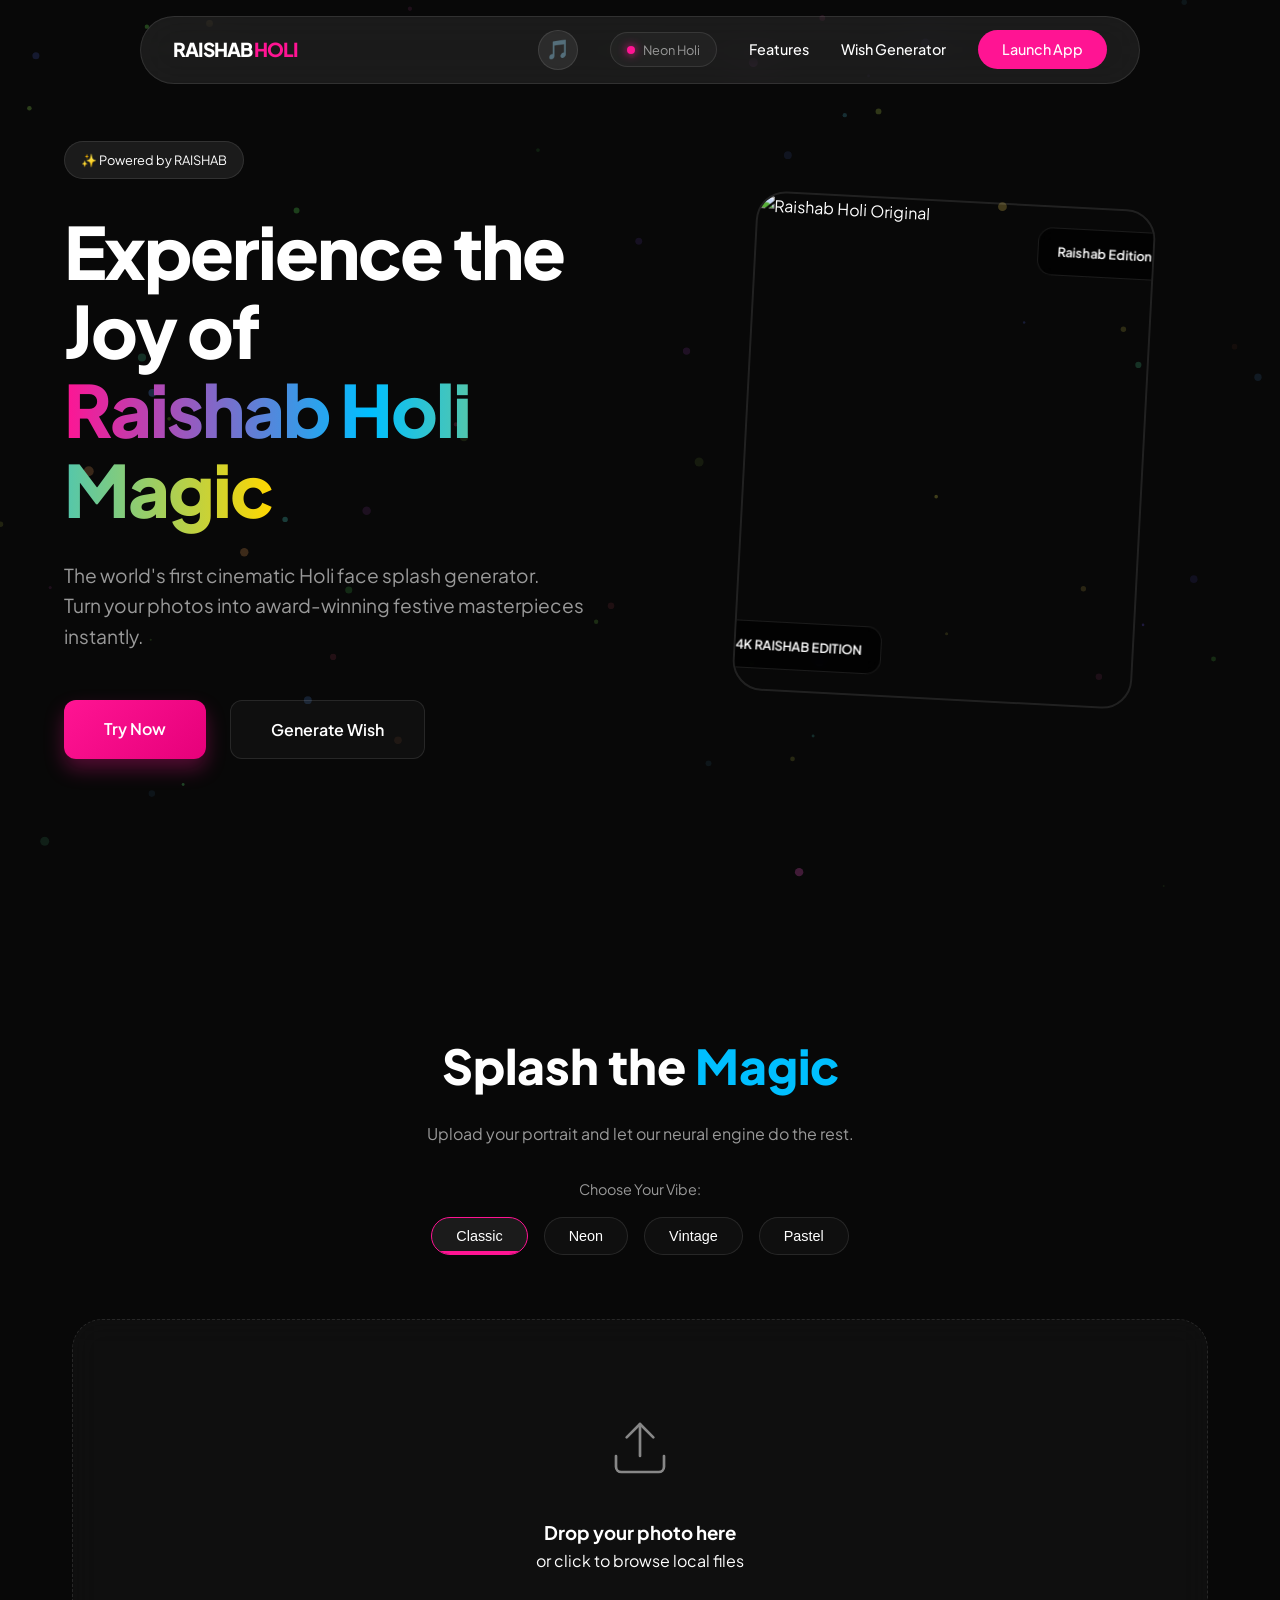
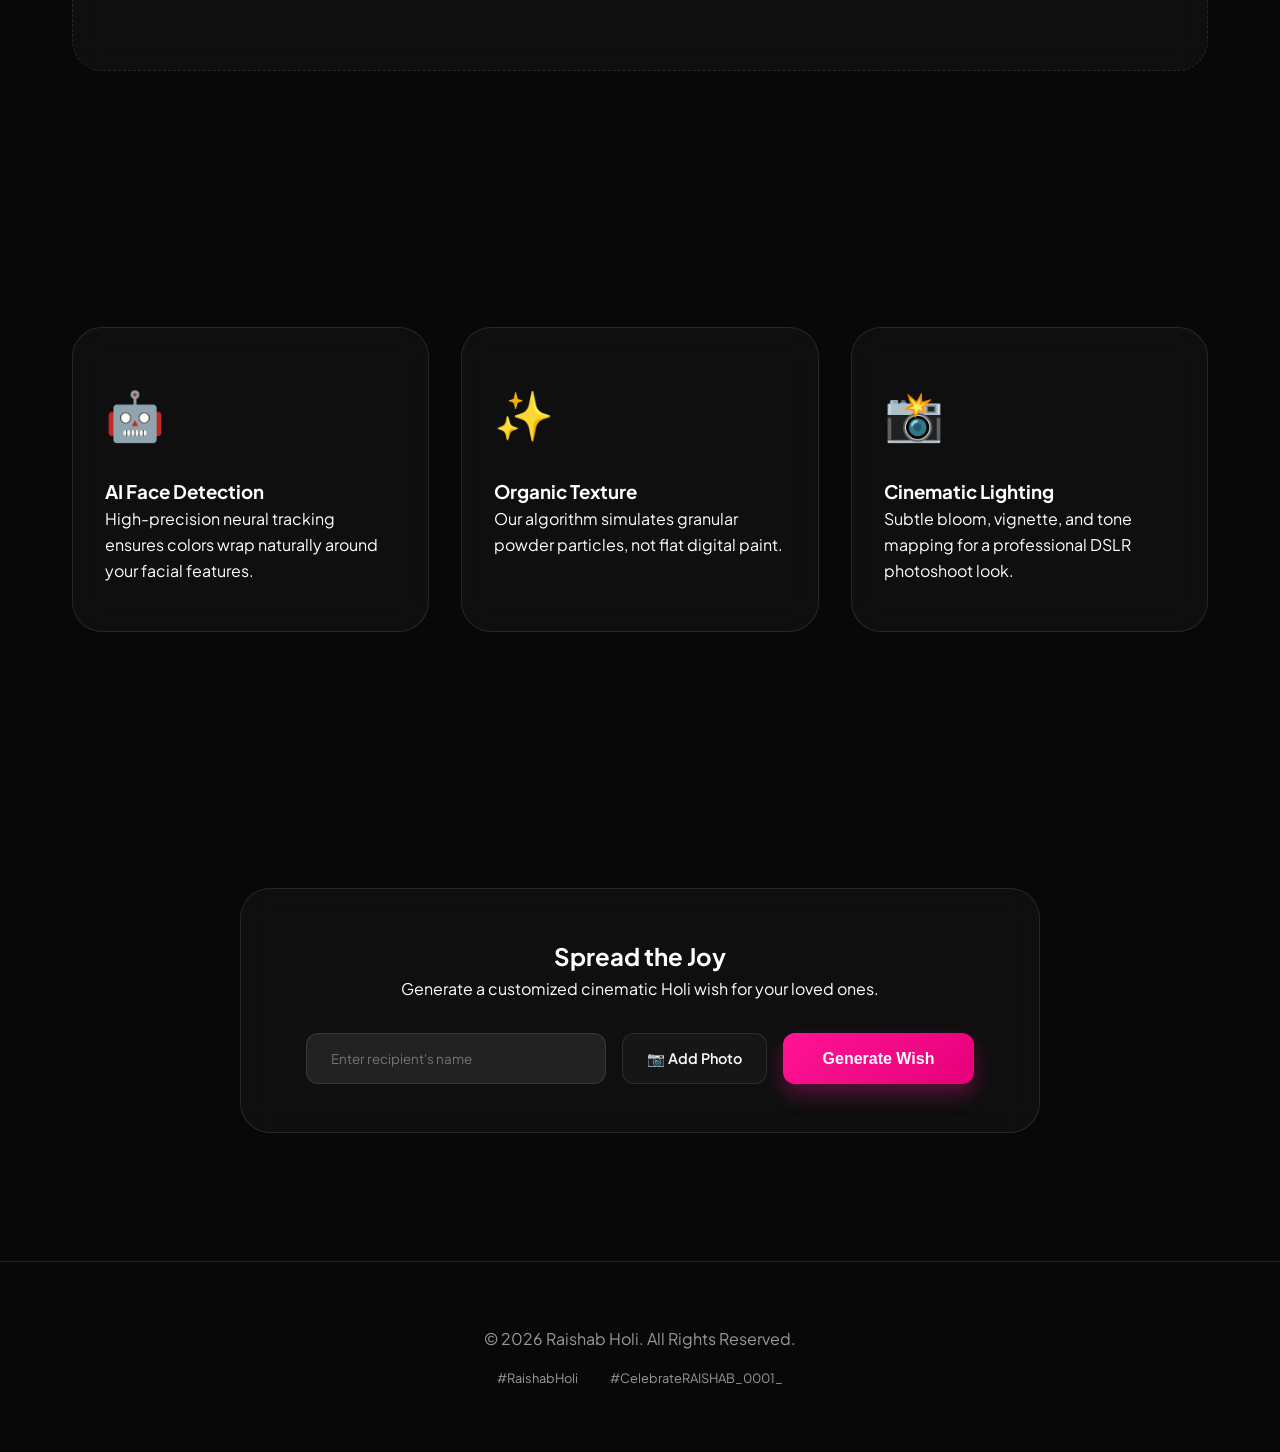
==== templates/index.html @ e8416ccf "Added admin panel with password and improved quality" ====
<!DOCTYPE html>
<html lang="en">

<head>
    <meta charset="UTF-8">
    <meta name="viewport" content="width=device-width, initial-scale=1.0">
    <title>Raishab Holi | Cinematic AI Celebration</title>
    <link rel="stylesheet" href="/static/css/style.css">
    <link rel="preconnect" href="https://fonts.googleapis.com">
    <link rel="preconnect" href="https://fonts.gstatic.com" crossorigin>
    <link
        href="https://fonts.googleapis.com/css2?family=Outfit:wght@300;400;600;800&family=Plus+Jakarta+Sans:wght@300;400;600;800&display=swap"
        rel="stylesheet">
</head>

<body>
    <!-- Background Particle Canvas -->
    <canvas id="particle-canvas"></canvas>

    <nav class="glass-nav">
        <div class="nav-content">
            <div class="logo">RAISHAB <span>HOLI</span></div>
            <div class="nav-links">
                <button id="music-btn" class="icon-btn" title="Toggle Festive Beats">🎵</button>
                <div id="theme-pill" class="theme-pill">
                    <span class="dot"></span> Neon Holi
                </div>
                <a href="#features">Features</a>
                <a href="#wish">Wish Generator</a>
                <a href="#app" class="nav-cta">Launch App</a>
            </div>
        </div>
    </nav>

    <main>
        <!-- Hero Section -->
        <section class="hero">
            <div class="hero-content">
                <div class="badge fade-in">✨ Powered by RAISHAB</div>
                <h1 class="glitch-text fade-in">Experience the Joy of <br><span class="gradient-text">Raishab Holi
                        Magic</span></h1>
                <p class="hero-sub fade-in">The world's first cinematic Holi face splash generator. <br>Turn your photos
                    into award-winning festive masterpieces instantly.</p>
                <div class="hero-btns fade-in">
                    <a href="#app" class="btn primary-btn pulse">Try Now</a>
                    <a href="#wish" class="btn secondary-btn">Generate Wish</a>
                </div>
            </div>
            <div class="hero-visual fade-in">
                <div class="visual-card">
                    <img src="/static/uploads/raishab_original.jpeg" alt="Raishab Holi Original">
                    <div class="floating-badge top">Raishab Edition</div>
                    <div class="floating-badge bottom">4K RAISHAB EDITION</div>
                </div>
            </div>
        </section>

        <!-- Tool Section -->
        <section id="app" class="app-section section-padding">
            <div class="container">
                <div class="section-header">
                    <h2>Splash the <span>Magic</span></h2>
                    <p>Upload your portrait and let our neural engine do the rest.</p>

                    <!-- Theme Selector -->
                    <div class="theme-selector-container">
                        <label>Choose Your Vibe:</label>
                        <div class="theme-options">
                            <button class="theme-btn active" data-theme="classic"
                                style="--col: #FF1493">Classic</button>
                            <button class="theme-btn" data-theme="neon" style="--col: #39FF14">Neon</button>
                            <button class="theme-btn" data-theme="vintage" style="--col: #8B4513">Vintage</button>
                            <button class="theme-btn" data-theme="pastel" style="--col: #FFB6C1">Pastel</button>
                        </div>
                    </div>
                </div>

                <div class="upload-container" id="drop-zone">
                    <div class="glass-card uploader">
                        <div class="upload-content" id="upload-prompt">
                            <div class="upload-icon">
                                <svg width="64" height="64" viewBox="0 0 24 24" fill="none" stroke="currentColor"
                                    stroke-width="1" stroke-linecap="round" stroke-linejoin="round">
                                    <path d="M21 15v4a2 2 0 0 1-2 2H5a2 2 0 0 1-2-2v-4"></path>
                                    <polyline points="17 8 12 3 7 8"></polyline>
                                    <line x1="12" y1="3" x2="12" y2="15"></line>
                                </svg>
                            </div>
                            <h3>Drop your photo here</h3>
                            <p>or click to browse local files</p>
                            <input type="file" id="file-input" hidden accept="image/*">
                        </div>

                        <div class="processing-status hidden" id="loader">
                            <div class="modern-spinner"></div>
                            <p>AI is analyzing facial landmarks...</p>
                        </div>
                    </div>
                </div>

                <div class="result-section hidden" id="result-view">
                    <div class="comparison-card">
                        <div class="comparison-container">
                            <div class="img-wrapper before">
                                <img id="before-img" src="" alt="Before">
                            </div>
                            <div class="img-wrapper after">
                                <img id="after-img" src="" alt="After">
                            </div>
                            <input type="range" min="0" max="100" value="50" class="slider" id="slider">
                            <div class="slider-divider"></div>
                        </div>
                    </div>
                    <div class="result-actions">
                        <button class="btn accent-btn" onclick="location.reload()">Upload New</button>
                        <a id="download-btn" href="#" download="holi_splash.png" class="btn primary-btn">Download 4K
                            Result</a>
                        <button id="share-btn" class="btn secondary-btn">🚀 Share</button>
                    </div>
                </div>
            </div>
        </section>

        <!-- Features -->
        <section id="features" class="features section-padding">
            <div class="container">
                <div class="features-grid">
                    <div class="feature-card glass-card">
                        <div class="feature-icon">🤖</div>
                        <h3>AI Face Detection</h3>
                        <p>High-precision neural tracking ensures colors wrap naturally around your facial features.</p>
                    </div>
                    <div class="feature-card glass-card">
                        <div class="feature-icon">✨</div>
                        <h3>Organic Texture</h3>
                        <p>Our algorithm simulates granular powder particles, not flat digital paint.</p>
                    </div>
                    <div class="feature-card glass-card">
                        <div class="feature-icon">📸</div>
                        <h3>Cinematic Lighting</h3>
                        <p>Subtle bloom, vignette, and tone mapping for a professional DSLR photoshoot look.</p>
                    </div>
                </div>
            </div>
        </section>

        <!-- Wish Generator -->
        <section id="wish" class="wish-section section-padding">
            <div class="container">
                <div class="glass-card wish-card fade-in">
                    <div class="wish-header">
                        <h2>Spread the <span>Joy</span></h2>
                        <p>Generate a customized cinematic Holi wish for your loved ones.</p>
                    </div>
                    <div class="wish-form">
                        <input type="text" id="wish-name" placeholder="Enter recipient's name" class="glass-input">
                        <label class="btn secondary-btn" style="padding: 0.8rem 1.5rem; font-size: 0.9rem;">
                            📷 Add Photo
                            <input type="file" id="wish-photo" hidden accept="image/*">
                        </label>
                        <button onclick="generateHoliWish()" class="btn primary-btn">Generate Wish</button>
                    </div>
                    <div id="wish-output" class="wish-result hidden">
                        <div id="wish-photo-display" class="wish-photo-preview hidden">
                            <img id="selected-wish-img" src="" alt="Holi Wish Photo">
                        </div>
                        <h3 id="wish-text"></h3>
                        <div class="wish-decorative">🎨 ✨ 🌈</div>
                    </div>
                </div>
            </div>
        </section>
    </main>

    <footer>
        <div class="footer-content">
            <p>&copy; 2026 Raishab Holi. All Rights Reserved.</p>
            <div class="footer-socials">
                <span>#RaishabHoli</span>
                <span>#CelebrateRAISHAB_0001_</span>
            </div>
        </div>
    </footer>

    <script src="/static/js/script.js"></script>
</body>

</html>
---- static/css/style.css ----
:root {
    --primary: #FF1493;
    --secondary: #00BFFF;
    --accent: #FFD700;
    --bg: #080808;
    --glass: rgba(255, 255, 255, 0.03);
    --glass-heavy: rgba(255, 255, 255, 0.08);
    --border: rgba(255, 255, 255, 0.1);
    --text: #ffffff;
    --text-dim: #999999;
}

* {
    margin: 0;
    padding: 0;
    box-sizing: border-box;
    scroll-behavior: smooth;
}

body {
    background: var(--bg);
    color: var(--text);
    font-family: 'Plus Jakarta Sans', sans-serif;
    overflow-x: hidden;
    line-height: 1.6;
}

/* Background Canvas */
#particle-canvas {
    position: fixed;
    top: 0;
    left: 0;
    width: 100%;
    height: 100%;
    z-index: -1;
    pointer-events: none;
    opacity: 0.6;
}

.container {
    max-width: 1200px;
    margin: 0 auto;
    padding: 0 2rem;
}

.section-padding {
    padding: 8rem 0;
}

/* Navigation */
.glass-nav {
    position: fixed;
    top: 1rem;
    left: 50%;
    transform: translateX(-50%);
    width: 90%;
    max-width: 1000px;
    background: var(--glass-heavy);
    backdrop-filter: blur(20px);
    border: 1px solid var(--border);
    border-radius: 50px;
    padding: 0.8rem 2rem;
    z-index: 1000;
}

.nav-content {
    display: flex;
    justify-content: space-between;
    align-items: center;
}

.logo {
    font-weight: 800;
    font-size: 1.2rem;
    letter-spacing: -1px;
}

.logo span {
    color: var(--primary);
}

.nav-links {
    display: flex;
    gap: 2rem;
    align-items: center;
}

.nav-links a {
    color: var(--text);
    text-decoration: none;
    font-size: 0.9rem;
    font-weight: 500;
    transition: 0.3s;
}

.nav-links a:hover {
    color: var(--secondary);
}

.nav-cta {
    background: var(--primary);
    padding: 0.5rem 1.5rem;
    border-radius: 50px;
    color: white !important;
}

.icon-btn {
    background: var(--glass-heavy);
    border: 1px solid var(--border);
    border-radius: 50%;
    width: 40px;
    height: 40px;
    display: flex;
    align-items: center;
    justify-content: center;
    cursor: pointer;
    transition: 0.3s;
    font-size: 1.2rem;
}

.icon-btn:hover {
    background: var(--primary);
    transform: scale(1.1);
}

.theme-pill {
    background: var(--glass);
    border: 1px solid var(--border);
    padding: 0.4rem 1rem;
    border-radius: 20px;
    font-size: 0.8rem;
    display: flex;
    align-items: center;
    gap: 0.5rem;
    color: var(--text-dim);
}

.theme-pill .dot {
    width: 8px;
    height: 8px;
    background: var(--primary);
    border-radius: 50%;
    box-shadow: 0 0 10px var(--primary);
}

/* Hero Section */
.hero {
    height: 100vh;
    display: flex;
    align-items: center;
    justify-content: space-between;
    padding: 0 5%;
    gap: 4rem;
}

.hero-content {
    flex: 1;
}

.badge {
    display: inline-block;
    background: var(--glass-heavy);
    padding: 0.5rem 1rem;
    border-radius: 50px;
    border: 1px solid var(--border);
    font-size: 0.8rem;
    margin-bottom: 2rem;
}

h1 {
    font-size: 4.5rem;
    font-weight: 800;
    line-height: 1.1;
    letter-spacing: -2px;
    margin-bottom: 2rem;
}

.gradient-text {
    background: linear-gradient(90deg, var(--primary), var(--secondary), var(--accent));
    background-clip: text;
    -webkit-background-clip: text;
    -webkit-text-fill-color: transparent;
}

.hero-sub {
    font-size: 1.2rem;
    color: var(--text-dim);
    margin-bottom: 3rem;
}

.hero-btns {
    display: flex;
    gap: 1.5rem;
}

.countdown-container {
    margin-top: 4rem;
    text-align: left;
}

.countdown-container p {
    font-size: 0.9rem;
    color: var(--text-dim);
    margin-bottom: 1rem;
    text-transform: uppercase;
    letter-spacing: 2px;
}

.countdown {
    display: flex;
    gap: 1.5rem;
}

.time-block {
    background: var(--glass-heavy);
    border-radius: 12px;
    padding: 1rem;
    width: 80px;
    text-align: center;
    font-size: 1.8rem;
    font-weight: 800;
    border: 1px solid var(--border);
}

.time-block span {
    display: block;
    font-size: 0.7rem;
    font-weight: 400;
    color: var(--text-dim);
    margin-top: 0.2rem;
}

.btn {
    padding: 1rem 2.5rem;
    border-radius: 12px;
    font-weight: 600;
    text-decoration: none;
    transition: 0.4s cubic-bezier(0.4, 0, 0.2, 1);
    border: none;
    cursor: pointer;
    font-size: 1rem;
}

.primary-btn {
    background: linear-gradient(135deg, var(--primary), #e6007a);
    color: white;
    box-shadow: 0 10px 20px rgba(255, 20, 147, 0.3);
}

.primary-btn:hover {
    transform: translateY(-5px);
    box-shadow: 0 15px 30px rgba(255, 20, 147, 0.5);
}

.secondary-btn {
    background: var(--glass);
    border: 1px solid var(--border);
    color: white;
}

.secondary-btn:hover {
    background: var(--glass-heavy);
    border-color: var(--secondary);
}

.accent-btn {
    background: var(--accent);
    color: black;
}

.hero-visual {
    flex: 1;
    display: flex;
    justify-content: center;
}

.visual-card {
    position: relative;
    width: 400px;
    height: 500px;
    border-radius: 30px;
    overflow: hidden;
    transform: rotate(3deg);
    border: 2px solid var(--border);
}

.visual-card img {
    width: 100%;
    height: 100%;
    object-fit: cover;
}

.floating-badge {
    position: absolute;
    background: rgba(0, 0, 0, 0.8);
    backdrop-filter: blur(10px);
    padding: 0.8rem 1.2rem;
    border-radius: 15px;
    font-size: 0.8rem;
    font-weight: 600;
    border: 1px solid var(--border);
}

.top {
    top: 20px;
    right: -20px;
}

.bottom {
    bottom: 20px;
    left: -20px;
}

/* Sections Styling */
.section-header {
    text-align: center;
    margin-bottom: 4rem;
}

.section-header h2 {
    font-size: 3rem;
    font-weight: 800;
    margin-bottom: 1rem;
}

.section-header h2 span {
    color: var(--secondary);
}

.section-header p {
    color: var(--text-dim);
}

/* Glass Card */
.glass-card {
    background: var(--glass);
    backdrop-filter: blur(15px);
    border: 1px solid var(--border);
    border-radius: 30px;
    padding: 3rem;
}

/* App / Uploader Area */
.uploader {
    text-align: center;
    padding: 6rem 2rem;
    border-style: dashed;
    cursor: pointer;
    transition: 0.3s;
}

.uploader:hover {
    border-color: var(--primary);
    background: rgba(255, 20, 147, 0.05);
}

.upload-icon {
    margin-bottom: 2rem;
    opacity: 0.5;
}

/* Theme Selector */
.theme-selector-container {
    margin-top: 2rem;
}

.theme-selector-container label {
    font-size: 0.9rem;
    color: var(--text-dim);
    display: block;
    margin-bottom: 1rem;
}

.theme-options {
    display: flex;
    justify-content: center;
    gap: 1rem;
    flex-wrap: wrap;
}

.theme-btn {
    background: var(--glass);
    border: 1px solid var(--border);
    padding: 0.6rem 1.5rem;
    border-radius: 50px;
    color: var(--text);
    cursor: pointer;
    transition: 0.3s;
    font-size: 0.9rem;
    position: relative;
    overflow: hidden;
}

.theme-btn::before {
    content: '';
    position: absolute;
    left: 0;
    bottom: 0;
    width: 100%;
    height: 3px;
    background: var(--col);
    transform: scaleX(0);
    transition: 0.3s;
}

.theme-btn.active {
    background: var(--glass-heavy);
    border-color: var(--col);
}

.theme-btn.active::before {
    transform: scaleX(1);
}

.theme-btn:hover {
    transform: translateY(-3px);
    background: var(--glass-heavy);
}

/* Comparison */
.comparison-card {
    max-width: 800px;
    margin: 0 auto;
    border-radius: 30px;
    overflow: hidden;
    position: relative;
    box-shadow: 0 40px 100px rgba(0, 0, 0, 0.8);
}

.comparison-container {
    position: relative;
    width: 100%;
    aspect-ratio: 16/9;
}

.img-wrapper img {
    width: 100%;
    height: 100%;
    object-fit: contain;
    background: #111;
}

.after {
    position: absolute;
    top: 0;
    left: 0;
    width: 100%;
    height: 100%;
    clip-path: inset(0 0 0 50%);
}

.slider {
    position: absolute;
    top: 0;
    left: 0;
    width: 100%;
    height: 100%;
    z-index: 10;
    background: transparent;
    appearance: none;
    -webkit-appearance: none;
    cursor: col-resize;
}

.slider-divider {
    position: absolute;
    top: 0;
    bottom: 0;
    left: 50%;
    width: 2px;
    background: white;
    z-index: 5;
    pointer-events: none;
}

.result-actions {
    display: flex;
    justify-content: center;
    gap: 1.5rem;
    margin-top: 3rem;
}

/* Features */
.features-grid {
    display: grid;
    grid-template-columns: repeat(3, 1fr);
    gap: 2rem;
}

.feature-card {
    padding: 3rem 2rem;
    transition: 0.3s;
}

.feature-card:hover {
    transform: translateY(-10px);
    border-color: var(--secondary);
}

.feature-icon {
    font-size: 3rem;
    margin-bottom: 1.5rem;
}

/* Wish Section */
.wish-card {
    max-width: 800px;
    margin: 0 auto;
    text-align: center;
}

.wish-form {
    display: flex;
    gap: 1rem;
    margin-top: 2rem;
    justify-content: center;
}

.glass-input {
    background: var(--glass-heavy);
    border: 1px solid var(--border);
    padding: 1rem 1.5rem;
    border-radius: 12px;
    color: white;
    font-family: inherit;
    width: 300px;
    outline: none;
    transition: 0.3s;
}

.glass-input:focus {
    border-color: var(--secondary);
    background: rgba(255, 255, 255, 0.1);
}

.wish-result {
    margin-top: 3rem;
    padding: 2rem;
    background: var(--glass-heavy);
    border-radius: 20px;
    animation: slideUp 0.6s ease;
}

.wish-result h3 {
    font-size: 1.8rem;
    font-weight: 700;
}

.wish-photo-preview {
    margin-bottom: 2rem;
    max-width: 300px;
    margin-left: auto;
    margin-right: auto;
    border-radius: 20px;
    overflow: hidden;
    border: 2px solid var(--border);
    box-shadow: 0 10px 30px rgba(0, 0, 0, 0.5);
    animation: scaleIn 0.5s ease;
}

.wish-photo-preview img {
    width: 100%;
    height: auto;
    display: block;
}

@keyframes scaleIn {
    from {
        transform: scale(0.8);
        opacity: 0;
    }

    to {
        transform: scale(1);
        opacity: 1;
    }
}

.wish-decorative {
    font-size: 2rem;
    margin-top: 1rem;
}

/* Animations */
.fade-in {
    opacity: 0;
    transform: translateY(30px);
    transition: 1s cubic-bezier(0.16, 1, 0.3, 1) forwards;
}

.fade-in.visible {
    opacity: 1;
    transform: translateY(0);
}

@keyframes slideUp {
    from {
        opacity: 0;
        transform: translateY(20px);
    }

    to {
        opacity: 1;
        transform: translateY(0);
    }
}

@keyframes spin {
    to {
        transform: rotate(360deg);
    }
}

.modern-spinner {
    width: 50px;
    height: 50px;
    border: 3px solid rgba(255, 255, 255, 0.1);
    border-top: 3px solid var(--primary);
    border-left: 3px solid var(--secondary);
    border-radius: 50%;
    animation: spin 1s linear infinite;
    margin: 0 auto 2rem;
}

.pulse {
    animation: pulse-shadow 2s infinite;
}

@keyframes pulse-shadow {
    0% {
        box-shadow: 0 0 0 0 rgba(255, 20, 147, 0.4);
    }

    70% {
        box-shadow: 0 0 0 15px rgba(255, 20, 147, 0);
    }

    100% {
        box-shadow: 0 0 0 0 rgba(255, 20, 147, 0);
    }
}

/* Footer */
footer {
    padding: 4rem 0;
    border-top: 1px solid var(--border);
    text-align: center;
    color: var(--text-dim);
}

.footer-socials {
    margin-top: 1rem;
    display: flex;
    justify-content: center;
    gap: 2rem;
    font-size: 0.8rem;
}

.hidden {
    display: none !important;
}

@media (max-width: 900px) {
    h1 {
        font-size: 3rem;
    }

    .hero {
        flex-direction: column;
        text-align: center;
        height: auto;
        padding-top: 10rem;
    }

    .hero-btns {
        justify-content: center;
    }

    .visual-card {
        width: 300px;
        height: 350px;
        margin-top: 2rem;
    }

    .features-grid {
        grid-template-columns: 1fr;
    }

    .wish-form {
        flex-direction: column;
        align-items: center;
    }

    .glass-input {
        width: 100%;
    }
}
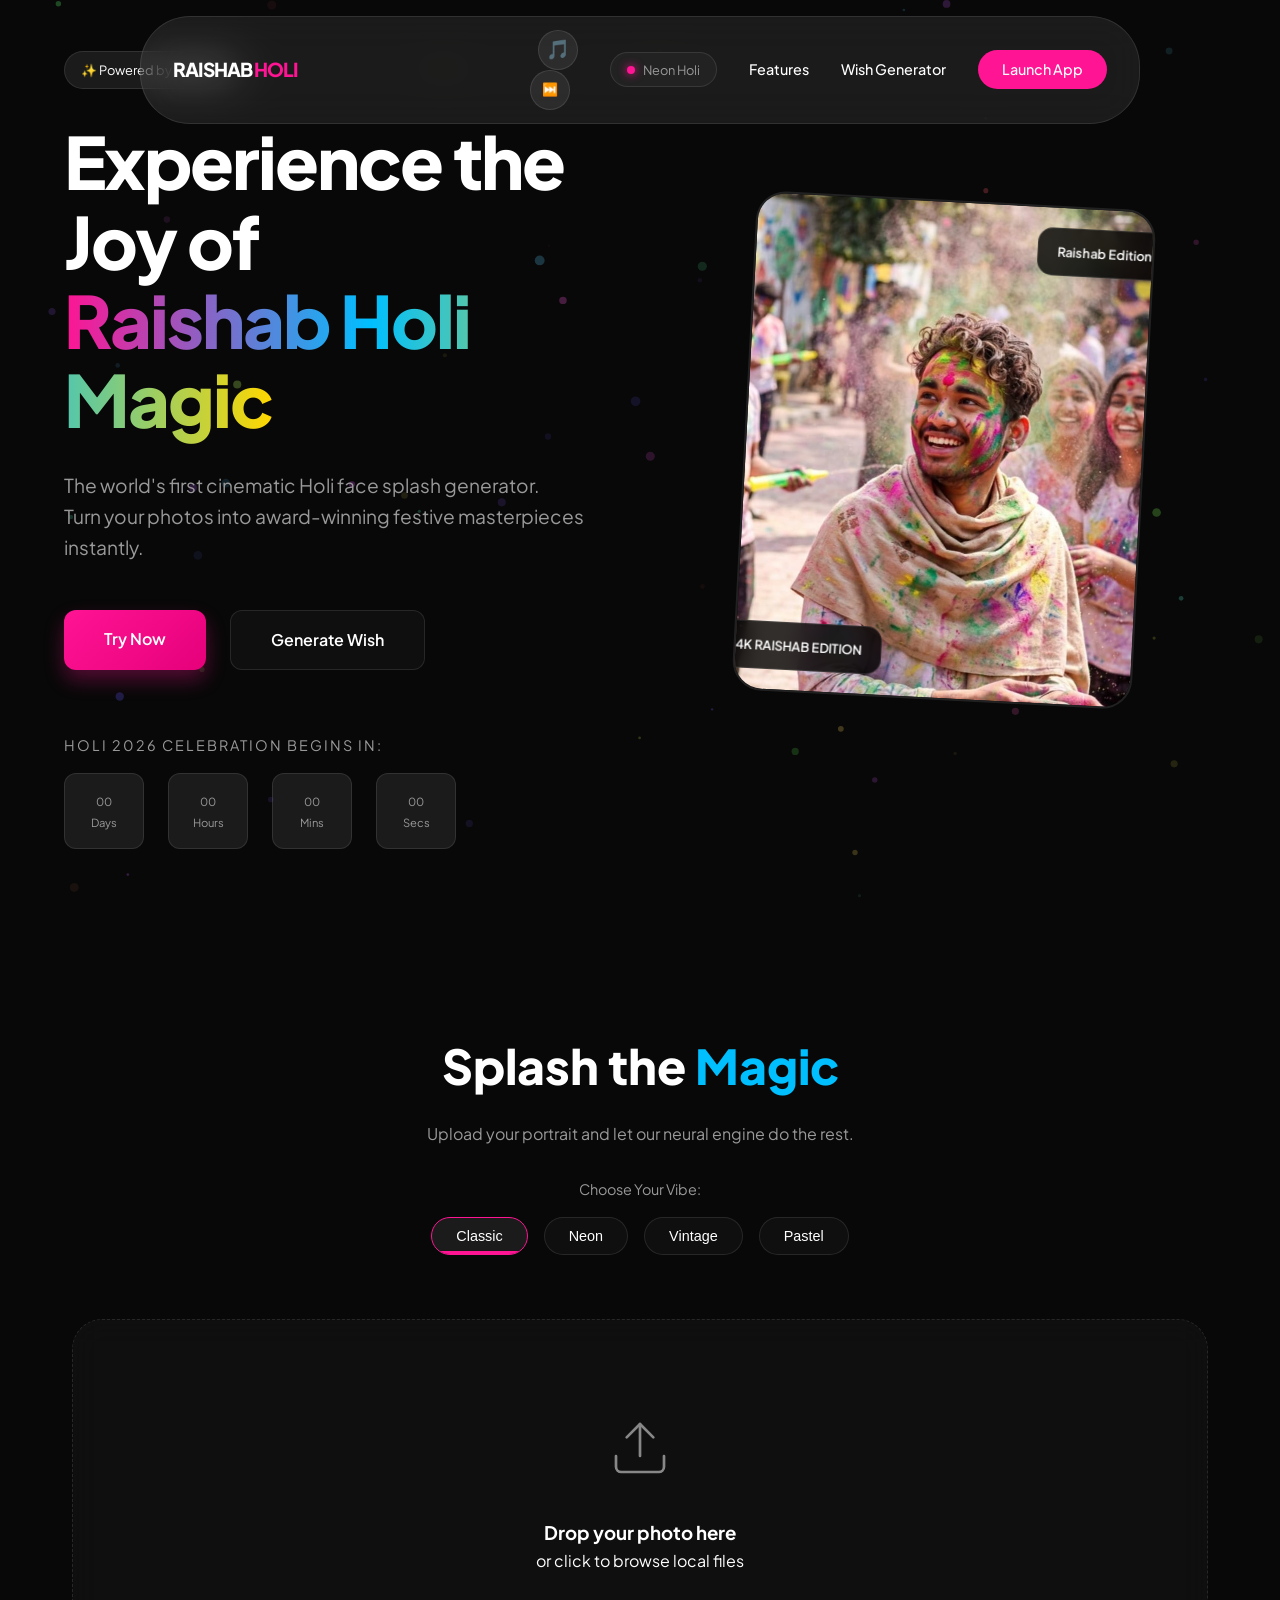
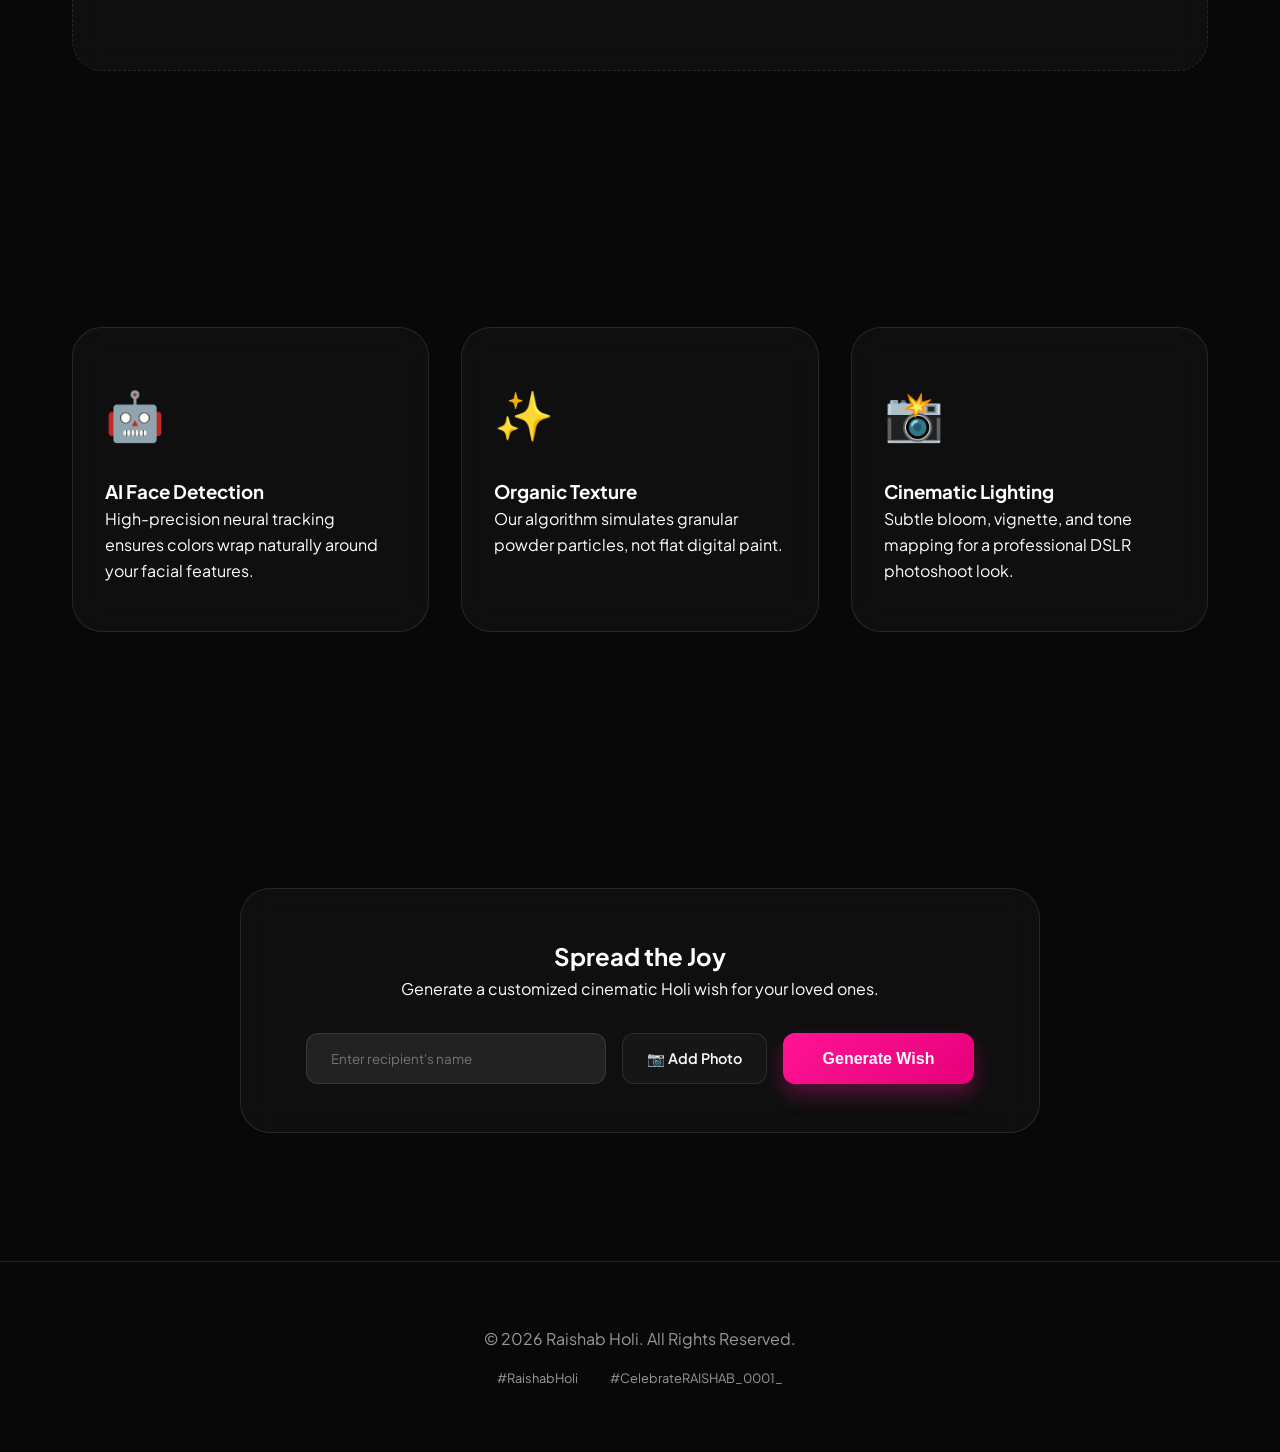
==== commit deb9c433: "final" ====
--- a/templates/index.html
+++ b/templates/index.html
@@ -21,7 +21,11 @@
         <div class="nav-content">
             <div class="logo">RAISHAB <span>HOLI</span></div>
             <div class="nav-links">
-                <button id="music-btn" class="icon-btn" title="Toggle Festive Beats">🎵</button>
+                <div class="music-controls">
+                    <button id="music-btn" class="icon-btn" title="Toggle Festive Beats">🎵</button>
+                    <button id="skip-btn" class="icon-btn" title="Next Track"
+                        style="margin-left: -0.5rem; font-size: 0.8rem;">⏭️</button>
+                </div>
                 <div id="theme-pill" class="theme-pill">
                     <span class="dot"></span> Neon Holi
                 </div>
@@ -44,6 +48,16 @@
                 <div class="hero-btns fade-in">
                     <a href="#app" class="btn primary-btn pulse">Try Now</a>
                     <a href="#wish" class="btn secondary-btn">Generate Wish</a>
+                </div>
+                <!-- Countdown -->
+                <div class="countdown-container fade-in">
+                    <p>Holi 2026 Celebration Begins In:</p>
+                    <div class="countdown">
+                        <div class="time-block"><span id="days">00</span><span>Days</span></div>
+                        <div class="time-block"><span id="hours">00</span><span>Hours</span></div>
+                        <div class="time-block"><span id="minutes">00</span><span>Mins</span></div>
+                        <div class="time-block"><span id="seconds">00</span><span>Secs</span></div>
+                    </div>
                 </div>
             </div>
             <div class="hero-visual fade-in">
@@ -166,6 +180,13 @@
                         </div>
                         <h3 id="wish-text"></h3>
                         <div class="wish-decorative">🎨 ✨ 🌈</div>
+                        <div class="wish-actions"
+                            style="margin-top: 2rem; display: flex; gap: 1rem; justify-content: center;">
+                            <button id="download-card-btn" class="btn primary-btn" onclick="downloadHoliCard()">📥
+                                Download Card</button>
+                            <button id="copy-wish-btn" class="btn secondary-btn" onclick="copyWishText()">📋 Copy
+                                Text</button>
+                        </div>
                     </div>
                 </div>
             </div>
